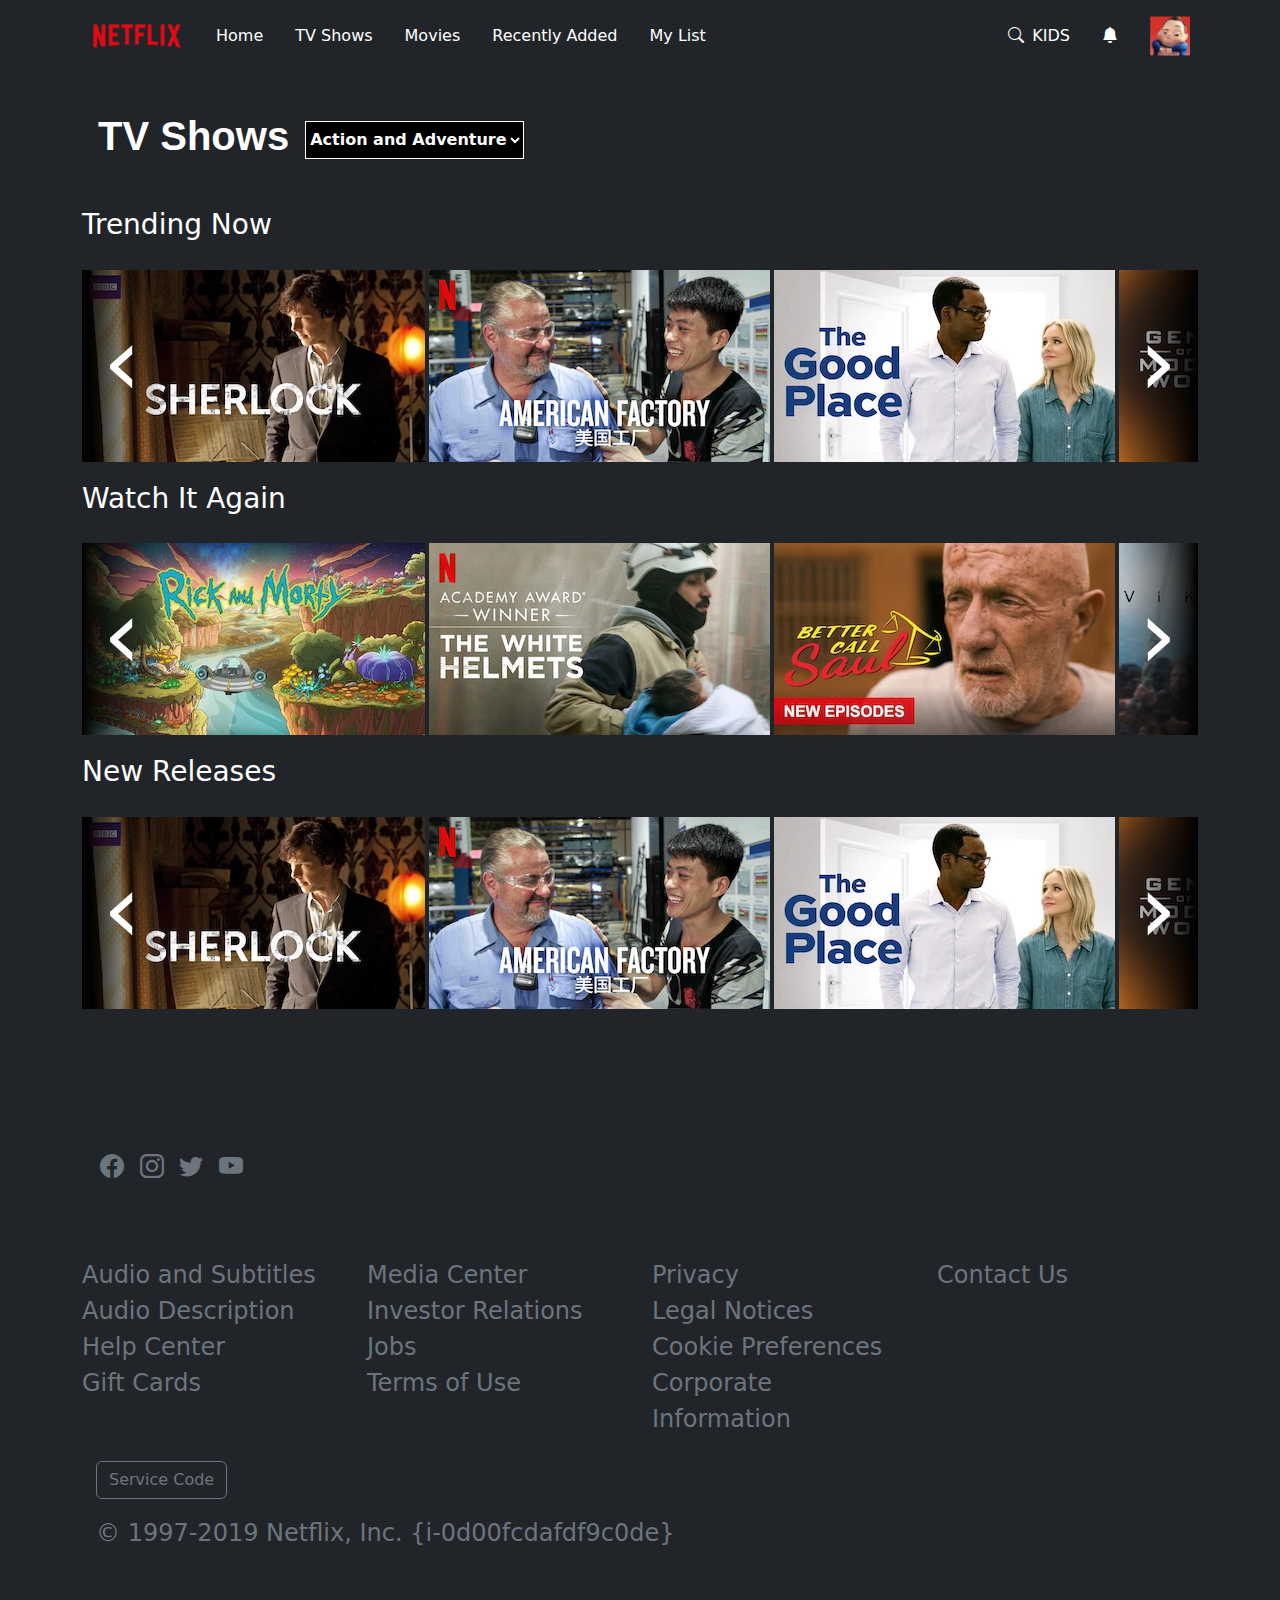
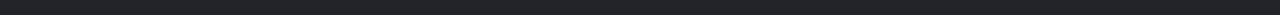
==== index.html @ dd490c42 "first commit" ====
<!DOCTYPE html>
<html lang="en">

<head>
    <meta charset="UTF-8">
    <meta name="viewport" content="width=device-width, initial-scale=1.0">
    <title>Netflix</title>
    <meta name="description" content="Netflix è il principale servizio in abbonamento per film e serie TV.">
    <link rel="icon" href="assets/netflix-icona.png" type="image/png"> 
    <link rel="stylesheet" href="css/bootstrap.css">
    <link rel="stylesheet" href="css/styles.css">
    <link rel="stylesheet" href="https://cdn.jsdelivr.net/npm/bootstrap-icons@1.11.2/font/bootstrap-icons.min.css">
</head>

<body class="bg-dark">
    <header>
        <nav class="navbar navbar-expand-lg navbar-light bg-dark">
            <div class="container">
                <a class="navbar-brand" href="#">
                    <img src="assets/netflix_logo.png" alt="logo">
                </a>
                <div class="collapse navbar-collapse" id="navbarNav">
                    <ul class="navbar-nav">
                        <li class="nav-item">
                            <a class="nav-link text-white" href="#">Home</a>
                        </li>
                        <li class="nav-item">
                            <a class="nav-link text-white" href="#">TV Shows</a>
                        </li>
                        <li class="nav-item">
                            <a class="nav-link text-white" href="#">Movies</a>
                        </li>
                        <li class="nav-item">
                            <a class="nav-link text-white" href="#">Recently Added</a>
                        </li>
                        <li class="nav-item">
                            <a class="nav-link text-white" href="#">My List</a>
                        </li>
                    </ul>
                    <form class="d-flex ms-auto">                        
                        <a href="#" id="searchIcon"><i class="bi bi-search text-white"></i></a>
                        <input type="text" id="searchInput" class="form-control d-none" placeholder="Search...">
                    </form>
                    <ul class="navbar-nav">
                        <li class="nav-item">
                            <a class="nav-link text-white" href="#">KIDS</a>
                        </li>
                        <li class="nav-item">
                            <a class="nav-link" href="#">
                                <i class="bi bi-bell-fill text-white"></i>
                            </a>
                        </li>
                        <li class="nav-item">
                            <a class="nav-link" href="./indexProfile.html">
                               <img src="assets/avatar.png" alt="avatar">
                            </a>
                        </li>
                    </ul>
                </div>
            </div>
        </nav>
    </header>

    <main class="container my-4">
        <div class="d-flex align-items-center">
            <h1 class="text-left text-white mr-auto p-3">TV Shows</h1>
         
            <div class="genre-box">
                <select name="genres" id="genres">
                    <option value="">Action and Adventure</option>
                    <option value="">Anime</option>
                    <option value="">Children & Family</option>
                    <option value="">Classic</option>
                    <option value="">Comedies</option>
                    <option value="">Documentaries</option>
                    <option value="">Dramas</option>
                    <option value="">Horror</option>
                    <option value="">Music</option>
                    <option value="">Romantic</option>
                    <option value="">Sci-fi & Fantasy</option>
                    <option value="">Sports</option>
                    <option value="">Thrillers</option>
                    <option value="">Tv</option>
                </select>
            </div>
        </div>    
            
            <div class="contenitoriFilm mt-4">
                <h3 class="text-white">Trending Now</h3>
                <div class="wrapper">
                    
                    <section id="section1">
                        <a href="#section3" class="arrow__btn">‹</a>
                        <div class="item">
                        <img src="/assets/media/media0.webp">
                        </div>
                        <div class="item">
                        <img src="/assets/media/media1.jpg">
                        </div>
                        <div class="item">
                        <img src="/assets/media/media2.webp">
                        </div>
                        <div class="item">
                        <img src="/assets/media/media3.webp">
                        </div>
                        <div class="item">
                        <img src="/assets/media/media4.jpg">
                        </div>
                        <a href="#section2" class="arrow__btn">›</a>
                        </section>
                        <section id="section2">
                        <a href="#section1" class="arrow__btn">‹</a>
                        <div class="item">
                        <img src="/assets/media/media5.webp">
                        </div>
                        <div class="item">
                        <img src="/assets/media/media6.jpg">
                        </div>
                        <div class="item">
                        <img src="/assets/media/media7.webp">
                        </div>
                        <div class="item">
                        <img src="/assets/media/media8.webp">
                        </div>
                        <div class="item">
                        <img src="/assets/media/media9.jpg">
                        </div>
                        <a href="#section3" class="arrow__btn">›</a>
                        </section>
                        <section id="section3">
                        <a href="#section2" class="arrow__btn">‹</a>
                        <div class="item">
                        <img src="/assets/media/media10.jpg">
                        </div>
                        <div class="item">
                        <img src="/assets/media/media11.jpg">
                        </div>
                        <div class="item">
                        <img src="/assets/media/media12.jpg">
                        </div>
                        <div class="item">
                        <img src="/assets/media/media13.jpg">
                        </div>
                        <div class="item">
                        <img src="/assets/media/media14.webp">
                        </div>
                        <a href="#section1" class="arrow__btn">›</a>
                    </section>
                </div>   
            </div>
    
            <div class="contenitoriFilm">
                <h3 class="text-white">Watch It Again</h3>
                <div class="wrapper">
                    
                    <section id="section4">
                        <a href="#section6" class="arrow__btn">‹</a>
                        <div class="item">
                        <img src="/assets/media/media16.webp">
                        </div>
                        <div class="item">
                        <img src="/assets/media/media17.jpg">
                        </div>
                        <div class="item">
                        <img src="/assets/media/media19.webp">
                        </div>
                        <div class="item">
                        <img src="/assets/media/media21.webp">
                        </div>
                        <div class="item">
                        <img src="/assets/media/media22.jpg">
                        </div>
                        <a href="#section5" class="arrow__btn">›</a>
                        </section>
                        <section id="section5">
                        <a href="#section4" class="arrow__btn">‹</a>
                        <div class="item">
                        <img src="/assets/media/media23.webp">
                        </div>
                        <div class="item">
                        <img src="/assets/media/media24.jpg">
                        </div>
                        <div class="item">
                        <img src="/assets/media/media25.webp">
                        </div>
                        <div class="item">
                        <img src="/assets/media/media26.webp">
                        </div>
                        <div class="item">
                        <img src="/assets/media/media9.jpg">
                        </div>
                        <a href="#section6" class="arrow__btn">›</a>
                        </section>
                        <section id="section6">
                        <a href="#section5" class="arrow__btn">‹</a>
                        <div class="item">
                        <img src="/assets/media/media10.jpg">
                        </div>
                        <div class="item">
                        <img src="/assets/media/media11.jpg">
                        </div>
                        <div class="item">
                        <img src="/assets/media/media12.jpg">
                        </div>
                        <div class="item">
                        <img src="/assets/media/media13.jpg">
                        </div>
                        <div class="item">
                        <img src="/assets/media/media14.webp">
                        </div>
                        <a href="#section4" class="arrow__btn">›</a>
                    </section>
                </div>   
            </div>
    
            <div class="contenitoriFilm">
                <h3 class="text-white">New Releases</h3>
                <div class="wrapper">
                    
                    <section id="section7">
                        <a href="#section9" class="arrow__btn">‹</a>
                        <div class="item">
                        <img src="/assets/media/media0.webp">
                        </div>
                        <div class="item">
                        <img src="/assets/media/media1.jpg">
                        </div>
                        <div class="item">
                        <img src="/assets/media/media2.webp">
                        </div>
                        <div class="item">
                        <img src="/assets/media/media3.webp">
                        </div>
                        <div class="item">
                        <img src="/assets/media/media4.jpg">
                        </div>
                        <a href="#section8" class="arrow__btn">›</a>
                        </section>
                        <section id="section8">
                        <a href="#section7" class="arrow__btn">‹</a>
                        <div class="item">
                        <img src="/assets/media/media5.webp">
                        </div>
                        <div class="item">
                        <img src="/assets/media/media6.jpg">
                        </div>
                        <div class="item">
                        <img src="/assets/media/media7.webp">
                        </div>
                        <div class="item">
                        <img src="/assets/media/media8.webp">
                        </div>
                        <div class="item">
                        <img src="/assets/media/media9.jpg">
                        </div>
                        <a href="#section9" class="arrow__btn">›</a>
                        </section>
                        <section id="section9">
                        <a href="#section8" class="arrow__btn">‹</a>
                        <div class="item">
                        <img src="/assets/media/media10.jpg">
                        </div>
                        <div class="item">
                        <img src="/assets/media/media11.jpg">
                        </div>
                        <div class="item">
                        <img src="/assets/media/media12.jpg">
                        </div>
                        <div class="item">
                        <img src="/assets/media/media13.jpg">
                        </div>
                        <div class="item">
                        <img src="/assets/media/media14.webp">
                        </div>
                        <a href="#section7" class="arrow__btn">›</a>
                    </section>
                </div>   
            </div>
           
    </main>

    <footer class="p-5 bg-dark text-light">
        <div class="p-5 text-secondary">
            <i class="bi bi-facebook p-1"></i>
            <i class="bi bi-instagram p-1"></i>
            <i class="bi bi-twitter p-1"></i>
            <i class="bi bi-youtube p-1"></i>
        </div>
        <div class="container py-4">
            <div class="row">
                <div class="col-md-3">
                    <a class="text-secondary text-decoration-none" href="#" target="_blank" rel="noopener noreferrer">Audio and Subtitles</a>
                </div>
                <div class="col-md-3">
                    <a class="text-secondary text-decoration-none" href="#" target="_blank" rel="noopener noreferrer">Media Center</a>
                </div>
                <div class="col-md-3">
                    <a class="text-secondary text-decoration-none" href="#" target="_blank" rel="noopener noreferrer">Privacy</a>
                </div>
                <div class="col-md-3">
                    <a class="text-secondary text-decoration-none" href="#" target="_blank" rel="noopener noreferrer">Contact Us</a>
                </div>
                </div>
            <div class="row">
                <div class="col-md-3">
                    <a class="text-secondary text-decoration-none" href="#" target="_blank" rel="noopener noreferrer">Audio Description</a>
                </div>
                <div class="col-md-3">
                    <a class="text-secondary text-decoration-none" href="#" target="_blank" rel="noopener noreferrer">Investor Relations</a>
                </div>
                <div class="col-md-3">
                    <a class="text-secondary text-decoration-none" href="#" target="_blank" rel="noopener noreferrer">Legal Notices</a>
                </div>
                </div>
            <div class="row">
                <div class="col-md-3">
                    <a class="text-secondary text-decoration-none" href="#" target="_blank" rel="noopener noreferrer">Help Center</a>
                </div>
                <div class="col-md-3">
                    <a class="text-secondary text-decoration-none" href="#" target="_blank" rel="noopener noreferrer">Jobs</a>
                </div>
                <div class="col-md-3">
                    <a class="text-secondary text-decoration-none" href="#" target="_blank" rel="noopener noreferrer">Cookie Preferences</a>
                </div>
                </div>
            <div class="row">
                <div class="col-md-3">
                    <a class="text-secondary text-decoration-none" href="#" target="_blank" rel="noopener noreferrer">Gift Cards</a>
                </div>
                <div class="col-md-3">
                    <a class="text-secondary text-decoration-none" href="#" target="_blank" rel="noopener noreferrer">Terms of Use</a>
                </div>
                <div class="col-md-3">
                    <a class="text-secondary text-decoration-none" href="#" target="_blank" rel="noopener noreferrer">Corporate Information</a>
                </div>
            </div>
        </div>
        <button type="button" class="mx-5 mb-3 btn btn-outline-secondary">Service Code</button>
        <p class="mx-5 text-secondary">&copy; 1997-2019 Netflix, Inc. &#123;i-0d00fcdafdf9c0de&#125;</p>
    </footer>
    <script src="js/bootstrap.js"></script>
    <script src="js/personalScript.js"></script>
</body>

</html>
---- css/styles.css ----
#ix {
  width: 10rem;
  height: 10rem;
}

html {
  scroll-behavior: smooth;
}

body {
  margin: 0;
}

.navbar-nav {
  display: flex;
  align-items: center;
  justify-content: space-evenly;
  gap: 1rem;
}

h1 {
  font-family: Arial;
  font-weight: bold;
}

#genres {
  border-color: white;
  font-weight: bold;
  background-color: black;
  color: white;
  height: 2.4rem;
}

.wrapper {
  display: grid;
  grid-template-columns: repeat(3, 100%);
  overflow: hidden;
  scroll-behavior: smooth;
}
.wrapper section {
  width: 100%;
  position: relative;
  display: grid;
  grid-template-columns: repeat(5, auto);
  margin: 20px 0;
}
.wrapper section .item {
  padding: 0 2px;
  transition: 250ms all;
}
.wrapper section .item:hover {
  margin: 0 40px;
  transform: scale(1.2);
}
.wrapper section a {
  position: absolute;
  color: #fff;
  text-decoration: none;
  font-size: 6em;
  background: rgb(0, 0, 0);
  width: 80px;
  padding: 20px;
  text-align: center;
  z-index: 1;
}
.wrapper section a:nth-of-type(1) {
  top: 0;
  bottom: 0;
  left: 0;
  background: linear-gradient(-90deg, rgba(0, 0, 0, 0) 0%, rgb(0, 0, 0) 100%);
}
.wrapper section a:nth-of-type(2) {
  top: 0;
  bottom: 0;
  right: 0;
  background: linear-gradient(90deg, rgba(0, 0, 0, 0) 0%, rgb(0, 0, 0) 100%);
}

#searchInput {
  color: white;
  background-color: black;
  border-color: white;
}

#language {
  border-color: white;
  background-color: black;
  color: white;
  font-weight: bold;
}

#profile {
  width: 10rem;
}

#profileName {
  height: 2rem;
}

.text-secondary {
  font-size: x-large;
}/*# sourceMappingURL=styles.css.map */
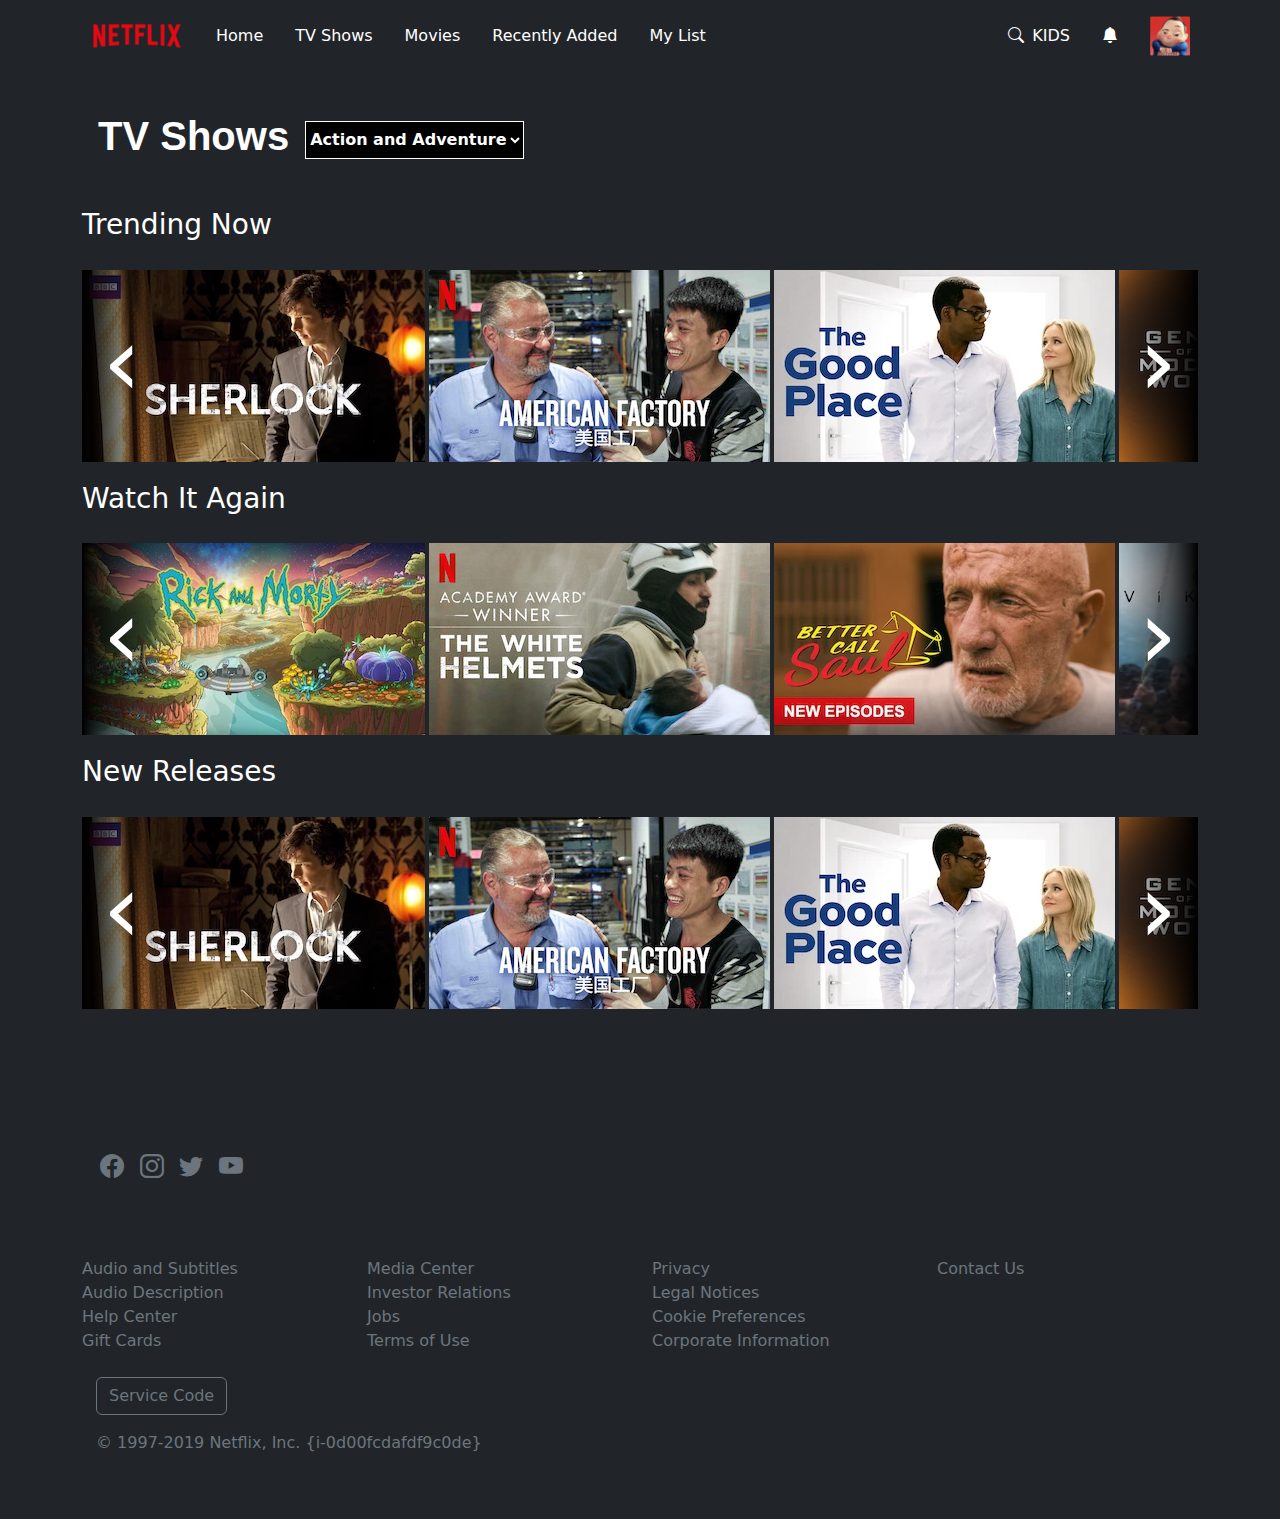
==== commit b0e96fc2: "last commit" ====
--- a/index.html
+++ b/index.html
@@ -92,57 +92,57 @@
                     <section id="section1">
                         <a href="#section3" class="arrow__btn">‹</a>
                         <div class="item">
-                        <img src="/assets/media/media0.webp">
-                        </div>
-                        <div class="item">
-                        <img src="/assets/media/media1.jpg">
-                        </div>
-                        <div class="item">
-                        <img src="/assets/media/media2.webp">
-                        </div>
-                        <div class="item">
-                        <img src="/assets/media/media3.webp">
-                        </div>
-                        <div class="item">
-                        <img src="/assets/media/media4.jpg">
+                        <img src="/assets/media/media0.webp" alt="image">
+                        </div>
+                        <div class="item">
+                        <img src="/assets/media/media1.jpg" alt="image">
+                        </div>
+                        <div class="item">
+                        <img src="/assets/media/media2.webp" alt="image">
+                        </div>
+                        <div class="item">
+                        <img src="/assets/media/media3.webp" alt="image">
+                        </div>
+                        <div class="item">
+                        <img src="/assets/media/media4.jpg" alt="image">
                         </div>
                         <a href="#section2" class="arrow__btn">›</a>
                         </section>
                         <section id="section2">
                         <a href="#section1" class="arrow__btn">‹</a>
                         <div class="item">
-                        <img src="/assets/media/media5.webp">
-                        </div>
-                        <div class="item">
-                        <img src="/assets/media/media6.jpg">
-                        </div>
-                        <div class="item">
-                        <img src="/assets/media/media7.webp">
-                        </div>
-                        <div class="item">
-                        <img src="/assets/media/media8.webp">
-                        </div>
-                        <div class="item">
-                        <img src="/assets/media/media9.jpg">
+                        <img src="/assets/media/media5.webp" alt="image">
+                        </div>
+                        <div class="item">
+                        <img src="/assets/media/media6.jpg" alt="image">
+                        </div>
+                        <div class="item">
+                        <img src="/assets/media/media7.webp" alt="image">
+                        </div>
+                        <div class="item">
+                        <img src="/assets/media/media8.webp" alt="image">
+                        </div>
+                        <div class="item">
+                        <img src="/assets/media/media9.jpg" alt="image">
                         </div>
                         <a href="#section3" class="arrow__btn">›</a>
                         </section>
                         <section id="section3">
                         <a href="#section2" class="arrow__btn">‹</a>
                         <div class="item">
-                        <img src="/assets/media/media10.jpg">
-                        </div>
-                        <div class="item">
-                        <img src="/assets/media/media11.jpg">
-                        </div>
-                        <div class="item">
-                        <img src="/assets/media/media12.jpg">
-                        </div>
-                        <div class="item">
-                        <img src="/assets/media/media13.jpg">
-                        </div>
-                        <div class="item">
-                        <img src="/assets/media/media14.webp">
+                        <img src="/assets/media/media10.jpg" alt="image">
+                        </div>
+                        <div class="item">
+                        <img src="/assets/media/media11.jpg" alt="image">
+                        </div>
+                        <div class="item">
+                        <img src="/assets/media/media12.jpg" alt="image">
+                        </div>
+                        <div class="item">
+                        <img src="/assets/media/media13.jpg" alt="image">
+                        </div>
+                        <div class="item">
+                        <img src="/assets/media/media14.webp" alt="image">
                         </div>
                         <a href="#section1" class="arrow__btn">›</a>
                     </section>
@@ -156,57 +156,57 @@
                     <section id="section4">
                         <a href="#section6" class="arrow__btn">‹</a>
                         <div class="item">
-                        <img src="/assets/media/media16.webp">
-                        </div>
-                        <div class="item">
-                        <img src="/assets/media/media17.jpg">
-                        </div>
-                        <div class="item">
-                        <img src="/assets/media/media19.webp">
-                        </div>
-                        <div class="item">
-                        <img src="/assets/media/media21.webp">
-                        </div>
-                        <div class="item">
-                        <img src="/assets/media/media22.jpg">
+                        <img src="/assets/media/media16.webp" alt="image">
+                        </div>
+                        <div class="item">
+                        <img src="/assets/media/media17.jpg" alt="image">
+                        </div>
+                        <div class="item">
+                        <img src="/assets/media/media19.webp" alt="image">
+                        </div>
+                        <div class="item">
+                        <img src="/assets/media/media21.webp" alt="image">
+                        </div>
+                        <div class="item">
+                        <img src="/assets/media/media22.jpg" alt="image">
                         </div>
                         <a href="#section5" class="arrow__btn">›</a>
                         </section>
                         <section id="section5">
                         <a href="#section4" class="arrow__btn">‹</a>
                         <div class="item">
-                        <img src="/assets/media/media23.webp">
-                        </div>
-                        <div class="item">
-                        <img src="/assets/media/media24.jpg">
-                        </div>
-                        <div class="item">
-                        <img src="/assets/media/media25.webp">
-                        </div>
-                        <div class="item">
-                        <img src="/assets/media/media26.webp">
-                        </div>
-                        <div class="item">
-                        <img src="/assets/media/media9.jpg">
+                        <img src="/assets/media/media23.webp" alt="image">
+                        </div>
+                        <div class="item">
+                        <img src="/assets/media/media24.jpg" alt="image">
+                        </div>
+                        <div class="item">
+                        <img src="/assets/media/media25.webp" alt="image">
+                        </div>
+                        <div class="item">
+                        <img src="/assets/media/media26.webp" alt="image">
+                        </div>
+                        <div class="item">
+                        <img src="/assets/media/media9.jpg" alt="image">
                         </div>
                         <a href="#section6" class="arrow__btn">›</a>
                         </section>
                         <section id="section6">
                         <a href="#section5" class="arrow__btn">‹</a>
                         <div class="item">
-                        <img src="/assets/media/media10.jpg">
-                        </div>
-                        <div class="item">
-                        <img src="/assets/media/media11.jpg">
-                        </div>
-                        <div class="item">
-                        <img src="/assets/media/media12.jpg">
-                        </div>
-                        <div class="item">
-                        <img src="/assets/media/media13.jpg">
-                        </div>
-                        <div class="item">
-                        <img src="/assets/media/media14.webp">
+                        <img src="/assets/media/media10.jpg" alt="image">
+                        </div>
+                        <div class="item">
+                        <img src="/assets/media/media11.jpg" alt="image">
+                        </div>
+                        <div class="item">
+                        <img src="/assets/media/media12.jpg" alt="image">
+                        </div>
+                        <div class="item">
+                        <img src="/assets/media/media13.jpg" alt="image">
+                        </div>
+                        <div class="item">
+                        <img src="/assets/media/media14.webp" alt="image">
                         </div>
                         <a href="#section4" class="arrow__btn">›</a>
                     </section>
@@ -220,57 +220,57 @@
                     <section id="section7">
                         <a href="#section9" class="arrow__btn">‹</a>
                         <div class="item">
-                        <img src="/assets/media/media0.webp">
-                        </div>
-                        <div class="item">
-                        <img src="/assets/media/media1.jpg">
-                        </div>
-                        <div class="item">
-                        <img src="/assets/media/media2.webp">
-                        </div>
-                        <div class="item">
-                        <img src="/assets/media/media3.webp">
-                        </div>
-                        <div class="item">
-                        <img src="/assets/media/media4.jpg">
+                        <img src="/assets/media/media0.webp" alt="image">
+                        </div>
+                        <div class="item">
+                        <img src="/assets/media/media1.jpg" alt="image">
+                        </div>
+                        <div class="item">
+                        <img src="/assets/media/media2.webp" alt="image">
+                        </div>
+                        <div class="item">
+                        <img src="/assets/media/media3.webp" alt="image">
+                        </div>
+                        <div class="item">
+                        <img src="/assets/media/media4.jpg" alt="image">
                         </div>
                         <a href="#section8" class="arrow__btn">›</a>
                         </section>
                         <section id="section8">
                         <a href="#section7" class="arrow__btn">‹</a>
                         <div class="item">
-                        <img src="/assets/media/media5.webp">
-                        </div>
-                        <div class="item">
-                        <img src="/assets/media/media6.jpg">
-                        </div>
-                        <div class="item">
-                        <img src="/assets/media/media7.webp">
-                        </div>
-                        <div class="item">
-                        <img src="/assets/media/media8.webp">
-                        </div>
-                        <div class="item">
-                        <img src="/assets/media/media9.jpg">
+                        <img src="/assets/media/media5.webp" alt="image">
+                        </div>
+                        <div class="item">
+                        <img src="/assets/media/media6.jpg" alt="image">
+                        </div>
+                        <div class="item">
+                        <img src="/assets/media/media7.webp" alt="image">
+                        </div>
+                        <div class="item">
+                        <img src="/assets/media/media8.webp" alt="image">
+                        </div>
+                        <div class="item">
+                        <img src="/assets/media/media9.jpg" alt="image">
                         </div>
                         <a href="#section9" class="arrow__btn">›</a>
                         </section>
                         <section id="section9">
                         <a href="#section8" class="arrow__btn">‹</a>
                         <div class="item">
-                        <img src="/assets/media/media10.jpg">
-                        </div>
-                        <div class="item">
-                        <img src="/assets/media/media11.jpg">
-                        </div>
-                        <div class="item">
-                        <img src="/assets/media/media12.jpg">
-                        </div>
-                        <div class="item">
-                        <img src="/assets/media/media13.jpg">
-                        </div>
-                        <div class="item">
-                        <img src="/assets/media/media14.webp">
+                        <img src="/assets/media/media10.jpg" alt="image">
+                        </div>
+                        <div class="item">
+                        <img src="/assets/media/media11.jpg" alt="image">
+                        </div>
+                        <div class="item">
+                        <img src="/assets/media/media12.jpg" alt="image">
+                        </div>
+                        <div class="item">
+                        <img src="/assets/media/media13.jpg" alt="image">
+                        </div>
+                        <div class="item">
+                        <img src="/assets/media/media14.webp" alt="image">
                         </div>
                         <a href="#section7" class="arrow__btn">›</a>
                     </section>
@@ -281,62 +281,62 @@
 
     <footer class="p-5 bg-dark text-light">
         <div class="p-5 text-secondary">
-            <i class="bi bi-facebook p-1"></i>
-            <i class="bi bi-instagram p-1"></i>
-            <i class="bi bi-twitter p-1"></i>
-            <i class="bi bi-youtube p-1"></i>
+            <a class="text-secondary" href="https://www.facebook.com/netflixitalia/?locale=it_IT" target="_blank" rel="noopener noreferrer"><i class="bi bi-facebook p-1"></i></a>
+            <a class="text-secondary" href="https://www.instagram.com/netflixit/?hl=it" target="_blank" rel="noopener noreferrer"><i class="bi bi-instagram p-1"></i></a>
+            <a class="text-secondary" href="https://twitter.com/netflix" target="_blank" rel="noopener noreferrer"><i class="bi bi-twitter p-1"></i></a>
+            <a class="text-secondary" href="https://www.youtube.com/channel/UCi_T2R1AzOCun4-PI4Or2ng" target="_blank" rel="noopener noreferrer"><i class="bi bi-youtube p-1"></i></a>
         </div>
-        <div class="container py-4">
+        <div class="container py-4 fs-6">
             <div class="row">
                 <div class="col-md-3">
-                    <a class="text-secondary text-decoration-none" href="#" target="_blank" rel="noopener noreferrer">Audio and Subtitles</a>
-                </div>
-                <div class="col-md-3">
-                    <a class="text-secondary text-decoration-none" href="#" target="_blank" rel="noopener noreferrer">Media Center</a>
-                </div>
-                <div class="col-md-3">
-                    <a class="text-secondary text-decoration-none" href="#" target="_blank" rel="noopener noreferrer">Privacy</a>
-                </div>
-                <div class="col-md-3">
-                    <a class="text-secondary text-decoration-none" href="#" target="_blank" rel="noopener noreferrer">Contact Us</a>
+                    <a class="text-secondary text-decoration-none fs-6" href="#" target="_blank" rel="noopener noreferrer">Audio and Subtitles</a>
+                </div>
+                <div class="col-md-3">
+                    <a class="text-secondary text-decoration-none fs-6" href="#" target="_blank" rel="noopener noreferrer">Media Center</a>
+                </div>
+                <div class="col-md-3">
+                    <a class="text-secondary text-decoration-none fs-6" href="#" target="_blank" rel="noopener noreferrer">Privacy</a>
+                </div>
+                <div class="col-md-3">
+                    <a class="text-secondary text-decoration-none fs-6" href="#" target="_blank" rel="noopener noreferrer">Contact Us</a>
                 </div>
                 </div>
             <div class="row">
                 <div class="col-md-3">
-                    <a class="text-secondary text-decoration-none" href="#" target="_blank" rel="noopener noreferrer">Audio Description</a>
-                </div>
-                <div class="col-md-3">
-                    <a class="text-secondary text-decoration-none" href="#" target="_blank" rel="noopener noreferrer">Investor Relations</a>
-                </div>
-                <div class="col-md-3">
-                    <a class="text-secondary text-decoration-none" href="#" target="_blank" rel="noopener noreferrer">Legal Notices</a>
+                    <a class="text-secondary text-decoration-none fs-6" href="#" target="_blank" rel="noopener noreferrer">Audio Description</a>
+                </div>
+                <div class="col-md-3">
+                    <a class="text-secondary text-decoration-none fs-6" href="#" target="_blank" rel="noopener noreferrer">Investor Relations</a>
+                </div>
+                <div class="col-md-3">
+                    <a class="text-secondary text-decoration-none fs-6" href="#" target="_blank" rel="noopener noreferrer">Legal Notices</a>
                 </div>
                 </div>
             <div class="row">
                 <div class="col-md-3">
-                    <a class="text-secondary text-decoration-none" href="#" target="_blank" rel="noopener noreferrer">Help Center</a>
-                </div>
-                <div class="col-md-3">
-                    <a class="text-secondary text-decoration-none" href="#" target="_blank" rel="noopener noreferrer">Jobs</a>
-                </div>
-                <div class="col-md-3">
-                    <a class="text-secondary text-decoration-none" href="#" target="_blank" rel="noopener noreferrer">Cookie Preferences</a>
+                    <a class="text-secondary text-decoration-none fs-6" href="#" target="_blank" rel="noopener noreferrer">Help Center</a>
+                </div>
+                <div class="col-md-3">
+                    <a class="text-secondary text-decoration-none fs-6" href="#" target="_blank" rel="noopener noreferrer">Jobs</a>
+                </div>
+                <div class="col-md-3">
+                    <a class="text-secondary text-decoration-none fs-6" href="#" target="_blank" rel="noopener noreferrer">Cookie Preferences</a>
                 </div>
                 </div>
             <div class="row">
                 <div class="col-md-3">
-                    <a class="text-secondary text-decoration-none" href="#" target="_blank" rel="noopener noreferrer">Gift Cards</a>
-                </div>
-                <div class="col-md-3">
-                    <a class="text-secondary text-decoration-none" href="#" target="_blank" rel="noopener noreferrer">Terms of Use</a>
-                </div>
-                <div class="col-md-3">
-                    <a class="text-secondary text-decoration-none" href="#" target="_blank" rel="noopener noreferrer">Corporate Information</a>
+                    <a class="text-secondary text-decoration-none fs-6" href="#" target="_blank" rel="noopener noreferrer">Gift Cards</a>
+                </div>
+                <div class="col-md-3">
+                    <a class="text-secondary text-decoration-none fs-6" href="#" target="_blank" rel="noopener noreferrer">Terms of Use</a>
+                </div>
+                <div class="col-md-3">
+                    <a class="text-secondary text-decoration-none fs-6" href="#" target="_blank" rel="noopener noreferrer">Corporate Information</a>
                 </div>
             </div>
         </div>
         <button type="button" class="mx-5 mb-3 btn btn-outline-secondary">Service Code</button>
-        <p class="mx-5 text-secondary">&copy; 1997-2019 Netflix, Inc. &#123;i-0d00fcdafdf9c0de&#125;</p>
+        <p class="mx-5 text-secondary  fs-6">&copy; 1997-2019 Netflix, Inc. &#123;i-0d00fcdafdf9c0de&#125;</p>
     </footer>
     <script src="js/bootstrap.js"></script>
     <script src="js/personalScript.js"></script>
